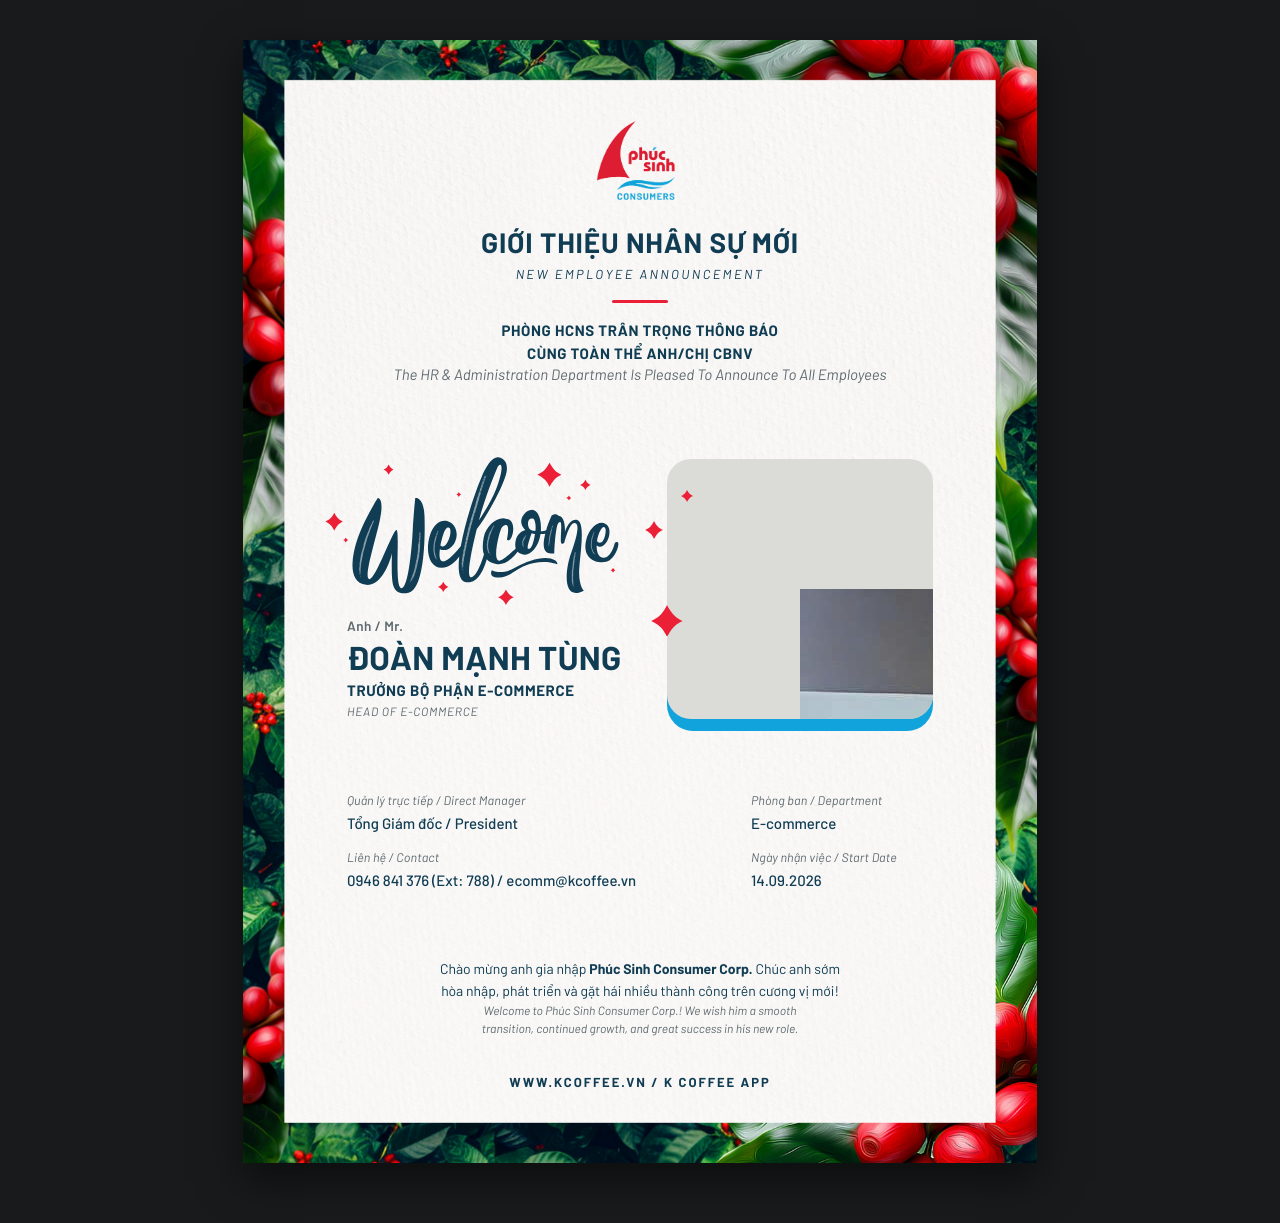
==== poster-template.html @ ca323c00 "Initial commit: Welcome Studio and Poster A4 Template" ====
<!doctype html>
<html lang="vi">
<head>
  <meta charset="utf-8">
  <meta name="viewport" content="width=device-width, initial-scale=1">
  <title>Poster A4 Template — Bản mẫu HTML/CSS</title>

  <!-- Dùng chung 100% file CSS với Studio: sửa trong css/poster.css là cả 2 trang tự cập nhật! -->
  <link rel="stylesheet" href="css/tokens.css">
  <link rel="stylesheet" href="css/poster.css">

  <style>
    /* Nền trang hiển thị bản mẫu */
    body {
      margin: 0;
      padding: 40px 16px 60px;
      background: #181A1B;
      display: flex;
      justify-content: center;
      align-items: center;
      min-height: 100vh;
    }
    /* Đổ bóng cho khung poster để dễ nhìn khi xem riêng */
    .poster {
      box-shadow: 0 16px 40px rgba(0,0,0,0.5);
    }
  </style>
</head>
<body>

  <!-- Khung Poster A4 (794 × 1123 px @ 96 DPI) -->
  <article class="poster" id="poster">
    <!-- Ảnh nền A4 -->
    <img class="poster__bg" src="assets/companies/psc/background.jpg" alt="Nền poster">

    <!-- Vùng nội dung trên nền giấy kem -->
    <div class="poster__content">

      <!-- 1. Đầu trang: Logo, Tiêu đề, Vạch đỏ, Thông báo -->
      <header class="poster__head">
        <div class="poster__logo">
          <img src="assets/companies/psc/logo.png" alt="Logo công ty">
        </div>
        <h1 class="poster__title">Giới thiệu nhân sự mới</h1>
        <p class="poster__kicker">New Employee Announcement</p>
        <span class="poster__rule" aria-hidden="true"></span>
        <p class="poster__announce-vi">Phòng HCNS trân trọng thông báo<br>cùng toàn thể Anh/Chị CBNV</p>
        <p class="poster__announce-en">The HR &amp; Administration Department Is Pleased To Announce To All Employees</p>
      </header>

      <!-- 2. Hero: Welcome + Tên & Chức vụ | Khung ảnh chân dung -->
      <section class="poster__hero">
        <div class="poster__intro">
          <div class="poster__welcome">
            <img src="assets/shared/welcome.svg" alt="Welcome">
          </div>
          <p class="poster__salute">Anh / Mr.</p>
          <p class="poster__name">ĐOÀN MẠNH TÙNG</p>
          <p class="poster__role-vi">Trưởng Bộ phận E-commerce</p>
          <p class="poster__role-en">Head of E-commerce</p>
        </div>

        <figure class="poster__photo">
          <!-- Đế viền xanh trang trí phía dưới -->
          <span class="poster__photo-back" aria-hidden="true"></span>
          <!-- Khung ảnh bo góc 24px -->
          <div class="poster__photo-frame">
            <img src="samples/photo.jpg" alt="Ảnh chân dung nhân viên">
          </div>
          <!-- Các ngôi sao đỏ trang trí -->
          <svg class="poster__spark poster__spark--a" viewBox="191.6 7.6 21.9 21.3" aria-hidden="true"><path d="m206.86,14.07c-2.4-2.7-4.31-6.43-4.31-6.43,0,0-1.470,3.540-4.020,6.260-2.830,3.020-6.870,4.630-6.870,4.630,0,0,4.040,1.610,6.870,4.630,2.550,2.720,4.020,6.260,4.020,6.260,0,0,1.910-3.730,4.310-6.430,2.780-3.120,6.580-4.460,6.580-4.460,0,0-3.800-1.330-6.580-4.460Z"/></svg>
          <svg class="poster__spark poster__spark--b" viewBox="191.6 7.6 21.9 21.3" aria-hidden="true"><path d="m206.86,14.07c-2.4-2.7-4.31-6.43-4.31-6.43,0,0-1.470,3.540-4.020,6.260-2.830,3.020-6.870,4.630-6.870,4.630,0,0,4.040,1.610,6.870,4.630,2.550,2.720,4.020,6.260,4.020,6.260,0,0,1.910-3.730,4.310-6.430,2.780-3.120,6.580-4.460,6.580-4.460,0,0-3.800-1.330-6.580-4.460Z"/></svg>
          <svg class="poster__spark poster__spark--c" viewBox="191.6 7.6 21.9 21.3" aria-hidden="true"><path d="m206.86,14.07c-2.4-2.7-4.31-6.43-4.31-6.43,0,0-1.470,3.540-4.020,6.260-2.830,3.020-6.870,4.630-6.870,4.630,0,0,4.040,1.610,6.870,4.630,2.550,2.720,4.020,6.260,4.020,6.260,0,0,1.910-3.730,4.310-6.430,2.780-3.120,6.580-4.460,6.580-4.460,0,0-3.800-1.330-6.580-4.460Z"/></svg>
        </figure>
      </section>

      <!-- 3. Khối thông tin 2 cột -->
      <dl class="poster__facts">
        <div class="fact">
          <dt>Quản lý trực tiếp <em lang="en">/ Direct Manager</em></dt>
          <dd>Tổng Giám đốc / President</dd>
        </div>
        <div class="fact">
          <dt>Phòng ban <em lang="en">/ Department</em></dt>
          <dd>E-commerce</dd>
        </div>
        <div class="fact">
          <dt>Liên hệ <em lang="en">/ Contact</em></dt>
          <dd>0946 841 376 (Ext: 788) / ecomm@kcoffee.vn</dd>
        </div>
        <div class="fact">
          <dt>Ngày nhận việc <em lang="en">/ Start Date</em></dt>
          <dd>14.09.2026</dd>
        </div>
      </dl>

      <!-- 4. Lời chúc & Chân trang -->
      <footer class="poster__foot">
        <p class="poster__msg-vi">
          Chào mừng anh gia nhập <strong>Phúc Sinh Consumer Corp.</strong> Chúc anh sớm hòa nhập, phát triển và gặt hái nhiều thành công trên cương vị mới!
        </p>
        <p class="poster__msg-en">
          Welcome to Phúc Sinh Consumer Corp.! We wish him a smooth transition, continued growth, and great success in his new role.
        </p>
        <p class="poster__site">WWW.KCOFFEE.VN / K COFFEE APP</p>
      </footer>

    </div>
  </article>

</body>
</html>
---- css/tokens.css ----
/* ==========================================================================
   Welcome Studio — design tokens
   Font duy nhất: họ Barlow (Barlow, Barlow Semi Condensed, Barlow Condensed)
   ========================================================================== */

/* ---- Barlow (tự host, đủ bộ ký tự tiếng Việt) ---- */
@font-face { font-family: "Barlow"; src: url("../fonts/barlow-400.woff2") format("woff2"); font-weight: 400; font-style: normal; font-display: block; }
@font-face { font-family: "Barlow"; src: url("../fonts/barlow-400-italic.woff2") format("woff2"); font-weight: 400; font-style: italic; font-display: block; }
@font-face { font-family: "Barlow"; src: url("../fonts/barlow-500.woff2") format("woff2"); font-weight: 500; font-style: normal; font-display: block; }
@font-face { font-family: "Barlow"; src: url("../fonts/barlow-600.woff2") format("woff2"); font-weight: 600; font-style: normal; font-display: block; }
@font-face { font-family: "Barlow"; src: url("../fonts/barlow-700.woff2") format("woff2"); font-weight: 700; font-style: normal; font-display: block; }
@font-face { font-family: "Barlow Semi Condensed"; src: url("../fonts/barlow-semi-condensed-600.woff2") format("woff2"); font-weight: 600; font-style: normal; font-display: block; }
@font-face { font-family: "Barlow Semi Condensed"; src: url("../fonts/barlow-semi-condensed-700.woff2") format("woff2"); font-weight: 700; font-style: normal; font-display: block; }
@font-face { font-family: "Barlow Condensed"; src: url("../fonts/barlow-condensed-500.woff2") format("woff2"); font-weight: 500; font-style: normal; font-display: block; }
@font-face { font-family: "Barlow Condensed"; src: url("../fonts/barlow-condensed-600.woff2") format("woff2"); font-weight: 600; font-style: normal; font-display: block; }
@font-face { font-family: "Barlow Condensed"; src: url("../fonts/barlow-condensed-700.woff2") format("woff2"); font-weight: 700; font-style: normal; font-display: block; }

:root {
  /* ---- Typography ---- */
  --font: "Barlow", sans-serif;
  --font-semi: "Barlow Semi Condensed", "Barlow", sans-serif;
  --font-display: "Barlow Condensed", "Barlow", sans-serif;

  --text-display: clamp(3.25rem, 2rem + 4.6vw, 6.25rem); /* tiêu đề màn chọn công ty */
  --text-h1: 2rem;
  --text-h2: 1.375rem;
  --text-body: 0.9375rem;   /* 15px */
  --text-small: 0.8125rem;  /* 13px */
  --text-label: 0.75rem;    /* 12px, chữ in hoa giãn */
  --tracking-label: 0.1em;

  /* ---- Neutral palette ---- */
  --ink-950: #08141A;   /* nền bàn làm việc */
  --ink-900: #0D1E26;   /* topbar */
  --ink-800: #142B36;
  --ink-700: #23414E;
  --line-dark: rgba(255, 255, 255, 0.1);
  --line-dark-strong: rgba(255, 255, 255, 0.22);

  --paper: #F4F1EA;     /* panel nhập liệu, gợi màu giấy in */
  --paper-raised: #FFFFFF;
  --line: #DED8CC;
  --line-strong: #BFB7A8;

  /* ---- Semantic roles ---- */
  --text: #12232B;
  --text-muted: #56656C;          /* 5.1:1 trên --paper */
  --text-on-dark: #EDF1F2;
  --text-muted-on-dark: #9AACB4;  /* 7.6:1 trên --ink-950 */
  --focus: #2A9AD6;
  --danger: #B42318;
  --danger-on-dark: #FF8A80;
  --success: #1E7A4C;

  /* Màu thương hiệu: JS ghi đè theo công ty đang chọn */
  --brand-ink: #103D54;
  --brand-primary: #11A3DC;
  --brand-accent: #EB1F36;
  --brand-primary-text: #0F6E97;  /* primary pha ink, đủ tương phản cho chữ nhỏ */
  --brand-accent-strong: #C8162B; /* nền nút chính, chữ trắng ≥ 4.5:1 */

  /* ---- Space, shape, motion ---- */
  --space-1: 4px;
  --space-2: 8px;
  --space-3: 12px;
  --space-4: 16px;
  --space-5: 24px;
  --space-6: 32px;
  --space-7: 48px;
  --space-8: 72px;

  --radius-s: 6px;
  --radius-m: 10px;
  --control-h: 44px;

  --shadow-sheet: 0 1px 0 rgba(255,255,255,.04) inset, 0 30px 60px -20px rgba(0,0,0,.65), 0 12px 24px -12px rgba(0,0,0,.5);
  --ease: cubic-bezier(.2, .7, .2, 1);
  --dur: 220ms;

  --icon-size: 18px;
  --icon-stroke: 1.75;
}

@media (prefers-reduced-motion: reduce) {
  :root { --dur: 0ms; }
}
---- css/poster.css ----
/* ==========================================================================
   Poster A4 — dựng ở kích thước gốc 794 × 1123 px (A4 @ 96 DPI).
   Khi xuất, html-to-image nhân pixelRatio ≈ 3.123 để ra 2480 × 3508 px.
   Mọi màu lấy từ biến thương hiệu, không viết màu riêng cho từng công ty.
   ========================================================================== */

.poster {
  --p-w: 794px;
  --p-h: 1123px;
  --p-muted: #5E6A70;
  --p-line: color-mix(in srgb, var(--brand-ink) 16%, transparent);
  --p-col-a: 1.12fr;
  --p-col-b: .88fr;
  --p-gap: 36px;

  position: relative;
  width: var(--p-w);
  height: var(--p-h);
  overflow: hidden;
  background: #F6F4EF;
  color: var(--brand-ink);
  font-family: var(--font);
  font-synthesis: none;
  line-height: 1.35;
  text-rendering: geometricPrecision;
}
.poster p { margin: 0; }

.poster__bg { position: absolute; inset: 0; width: 100%; height: 100%; object-fit: cover; pointer-events: none; user-select: none; }

/* Vùng giấy trên nền: khoảng 84px lề trái/phải, 48px lề trên, 40px lề dưới */
.poster__content {
  position: absolute; left: 84px; right: 84px; top: 48px; bottom: 40px;
  display: flex; flex-direction: column;
  justify-content: space-evenly;
}

/* ---- Đầu trang ---- */
.poster__head { display: flex; flex-direction: column; align-items: center; text-align: center; }
.poster__logo { height: 86px; display: grid; place-items: center; margin-bottom: 12px; }
.poster__logo img { max-height: 86px; max-width: 210px; width: auto; height: auto; object-fit: contain; }
.poster__logo-text {
  font-family: var(--font-display); font-weight: 700; font-size: 34px; line-height: 1;
  text-transform: uppercase; letter-spacing: .02em; color: var(--brand-ink); max-width: 480px;
}
.poster__title {
  margin: 8px 0; font-family: var(--font); font-weight: 700; font-size: 28px; line-height: 1.15;
  text-transform: uppercase; letter-spacing: .03em; color: var(--brand-ink);
}
.poster__kicker {
  margin-top: 5px; font-weight: 600; font-style: italic; font-size: 13px; letter-spacing: .18em; text-transform: uppercase;
  color: var(--brand-ink);
}
/* Dải guide 1 (36px): 16px trên + 3.5px vạch + 16px dưới */
.poster__rule { display: block; width: 56px; height: 3.5px; margin: 16px auto 16px; background: var(--brand-accent); border-radius: 2px; }
.poster__announce-vi { font-weight: 700; font-size: 15px; line-height: 1.5; letter-spacing: .04em; text-transform: uppercase; color: var(--brand-ink); max-width: 540px; }
.poster__announce-en { margin-top: 4px; font-style: italic; font-size: 15px; line-height: 1.45; color: var(--p-muted); max-width: 560px; }

/* ---- Hero: Welcome + tên | ảnh (Khoảng cách & tỉ lệ theo template người dùng chỉnh) ---- */
.poster__hero {
  display: grid; grid-template-columns: 300px 1fr; gap: 40px;
  align-items: center; margin-top: 36px; padding-right: 20px;
}
.poster__intro { min-width: 0; }
.poster__welcome { width: 300px; margin-left: -4px; margin-bottom: 4px; }
.poster__welcome svg { display: block; width: 100%; height: auto; }
.poster__salute { margin-top: 6px; font-weight: 600; font-size: 13.5px; letter-spacing: .03em; color: var(--p-muted); text-transform: none; padding-left: 20px; }
.poster__name {
  margin-top: 4px;
  font-family: var(--font); font-weight: 700; font-size: 33px; line-height: 1.12;
  text-transform: uppercase; letter-spacing: .01em; color: var(--brand-ink);
  white-space: nowrap; overflow: visible;
  padding-left: 20px;
  max-width: 100%;
}
.poster__intro > * {
  margin-bottom: 4px!important;
}
.poster__name.is-semi { font-family: var(--font-semi); }
.poster__name.is-wrap { white-space: normal !important; text-wrap: balance; word-break: keep-all; }
.poster__role-vi { margin-top: 8px; font-weight: 700; font-size: 15px; letter-spacing: .04em; text-transform: uppercase; color: var(--brand-ink); padding-left: 20px; }
.poster__role-en { margin-top: 3px; font-style: italic; font-weight: 600; font-size: 12px; letter-spacing: .06em; text-transform: uppercase; color: var(--p-muted); padding-left: 20px; }

/* Khung ảnh chân dung: Hình chữ nhật bo tròn mềm mại (border-radius: 24px)
   Kèm đế viền xanh thương hiệu nổi bật phía dưới (accent plate) theo đúng bản thiết kế */
.poster__photo {
  position: relative; margin: 0;
  width: 100%; max-width: 326px; height: 260px;
  justify-self: end;
}
.poster__photo-back, .poster__photo-frame {
  position: absolute; inset: 0;
}
.poster__photo-back {
  background: var(--brand-primary);
  border-radius: 26px;
  transform: translate(0px, 12px);
}
.poster__photo-frame {
  border-radius: 24px;
  overflow: hidden;
  background: color-mix(in srgb, var(--brand-ink) 8%, #EDEAE3);
  touch-action: none;
}
.poster__photo-frame.has-photo { cursor: grab; }
.poster__photo-frame.is-dragging { cursor: grabbing; }
.poster__photo-frame img {
  position: absolute; left: 50%; top: 50%;
  max-width: none; user-select: none; -webkit-user-drag: none;
  transform-origin: center center;
  will-change: transform;
}
.poster__photo-empty {
  position: absolute; inset: 0; display: flex; flex-direction: column; align-items: center; justify-content: center; gap: 8px;
  color: color-mix(in srgb, var(--brand-ink) 45%, transparent);
  font-size: 12px; font-weight: 600; letter-spacing: .1em; text-transform: uppercase;
}

/* Các ngôi sao đỏ trang trí bên cạnh khung ảnh */
.poster__spark { position: absolute; fill: var(--brand-accent); z-index: 2; pointer-events: none; }
.poster__spark--a { width: 32px; left: -16px; top: 56%; }
.poster__spark--b { width: 18px; left: -22px; top: 24%; }
.poster__spark--c { width: 12px; left: 14px; top: 12%; }

/* ---- Thông tin 2 cột (Cột 1 380px theo template) ---- */
.poster__facts {
  display: grid; grid-template-columns: 380px 1fr; column-gap: 24px; row-gap: 16px;padding-left: 20px;
  margin: 36px 0 0; padding-top: 0; border-top: none;
}
.fact { min-width: 0; }
.fact dt { font-weight: 500; font-style: italic; font-size: 12.5px; letter-spacing: .01em; color: var(--p-muted); }
.fact dt em { font-weight: 400; font-style: italic; letter-spacing: .01em; text-transform: none; font-size: 12.5px; }
.fact dd { margin: 4px 0 0; font-weight: 500; font-size: 15px; line-height: 1.35; color: var(--brand-ink); overflow-wrap: anywhere; }

/* ---- Lời chúc + chân trang (Dải guide 5 & 6: 36px) ---- */
.poster__foot { margin-top: 36px; text-align: center; display: flex; flex-direction: column; align-items: center; }
.poster__msg-vi { font-size: 14px; line-height: 1.55; color: var(--brand-ink); max-width: 580px; text-wrap: balance; }
.poster__msg-vi strong { font-weight: 700; color: var(--brand-ink); }
.poster__msg-en { margin-top: 6px; font-style: italic; font-size: 12px; line-height: 1.5; color: var(--p-muted); max-width: 580px; text-wrap: balance; }
.poster__site { margin-top: 36px!important; font-weight: 700; font-size: 13px; letter-spacing: .15em; text-transform: uppercase; color: var(--brand-ink); }

/* ---- Ô chưa nhập: chỉ hiện ở bản xem trước, không có trong file xuất ---- */
.is-placeholder { color: color-mix(in srgb, var(--brand-ink) 30%, transparent) !important; }
.poster.is-exporting .preview-only { display: none !important; }
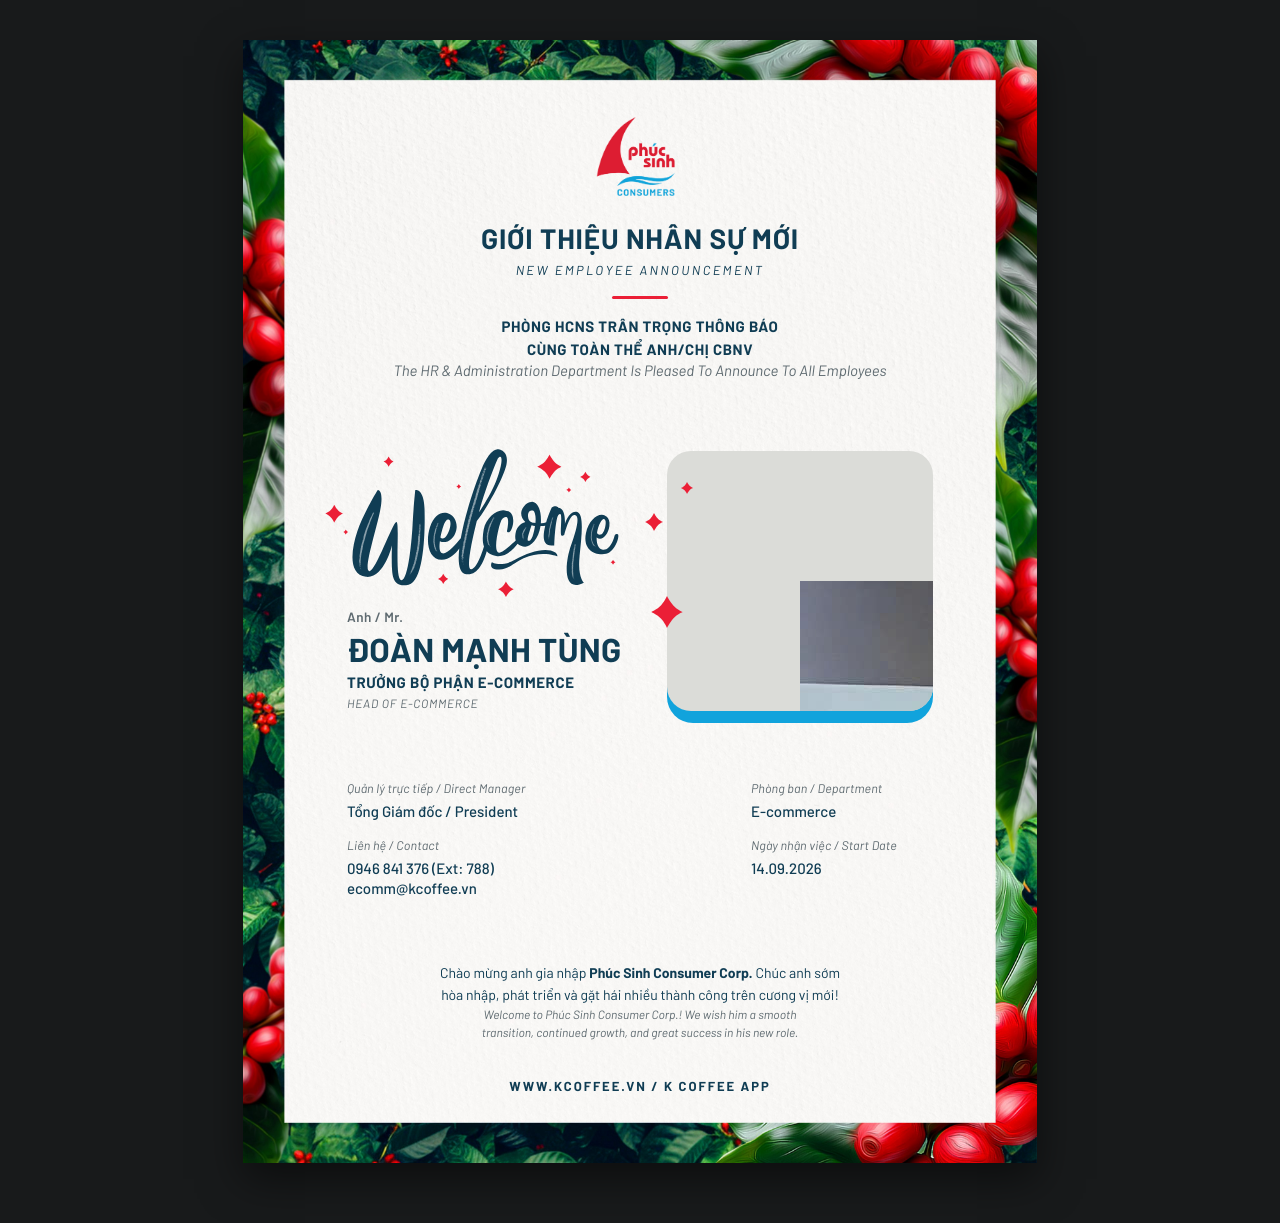
==== commit 01995ec5: "Format contact field: drop email to new line and remove slash" ====
--- a/poster-template.html
+++ b/poster-template.html
@@ -86,7 +86,7 @@
         </div>
         <div class="fact">
           <dt>Liên hệ <em lang="en">/ Contact</em></dt>
-          <dd>0946 841 376 (Ext: 788) / ecomm@kcoffee.vn</dd>
+          <dd>0946 841 376 (Ext: 788)<br/>ecomm@kcoffee.vn</dd>
         </div>
         <div class="fact">
           <dt>Ngày nhận việc <em lang="en">/ Start Date</em></dt>
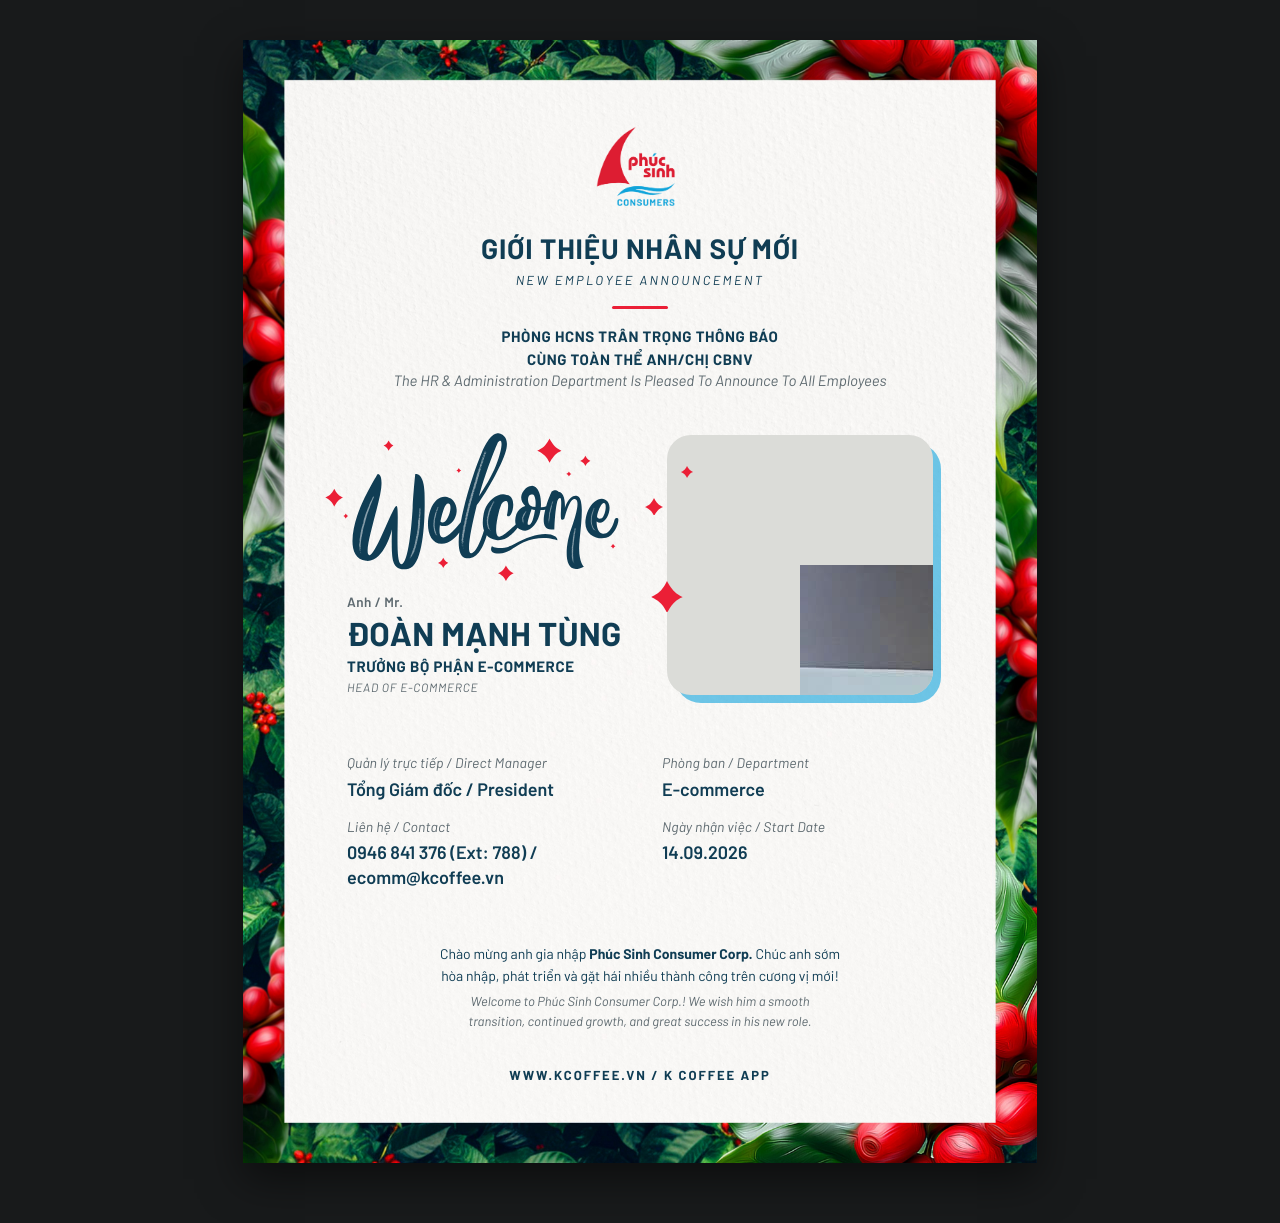
==== commit f8552cad: "Sync latest css/poster.css, poster-template.html, and CSS cache-busters to main" ====
--- a/poster-template.html
+++ b/poster-template.html
@@ -6,8 +6,8 @@
   <title>Poster A4 Template — Bản mẫu HTML/CSS</title>
 
   <!-- Dùng chung 100% file CSS với Studio: sửa trong css/poster.css là cả 2 trang tự cập nhật! -->
-  <link rel="stylesheet" href="css/tokens.css">
-  <link rel="stylesheet" href="css/poster.css">
+  <link rel="stylesheet" href="css/tokens.css?v=3.1">
+  <link rel="stylesheet" href="css/poster.css?v=3.1">
 
   <style>
     /* Nền trang hiển thị bản mẫu */
@@ -86,7 +86,7 @@
         </div>
         <div class="fact">
           <dt>Liên hệ <em lang="en">/ Contact</em></dt>
-          <dd>0946 841 376 (Ext: 788)<br/>ecomm@kcoffee.vn</dd>
+          <dd>0946 841 376 (Ext: 788) / ecomm@kcoffee.vn</dd>
         </div>
         <div class="fact">
           <dt>Ngày nhận việc <em lang="en">/ Start Date</em></dt>
--- a/css/poster.css
+++ b/css/poster.css
@@ -59,7 +59,7 @@
 /* ---- Hero: Welcome + tên | ảnh (Khoảng cách & tỉ lệ theo template người dùng chỉnh) ---- */
 .poster__hero {
   display: grid; grid-template-columns: 300px 1fr; gap: 40px;
-  align-items: center; margin-top: 36px; padding-right: 20px;
+  align-items: center; padding-right: 20px;
 }
 .poster__intro { min-width: 0; }
 .poster__welcome { width: 300px; margin-left: -4px; margin-bottom: 4px; }
@@ -94,7 +94,8 @@
 .poster__photo-back {
   background: var(--brand-primary);
   border-radius: 26px;
-  transform: translate(0px, 12px);
+  transform: translate(0px, 8px);
+  left: 8px; right: -8px; opacity: 0.6;
 }
 .poster__photo-frame {
   border-radius: 24px;
@@ -124,19 +125,18 @@
 
 /* ---- Thông tin 2 cột (Cột 1 380px theo template) ---- */
 .poster__facts {
-  display: grid; grid-template-columns: 380px 1fr; column-gap: 24px; row-gap: 16px;padding-left: 20px;
-  margin: 36px 0 0; padding-top: 0; border-top: none;
+  display: grid; grid-template-columns: 1fr 1fr; column-gap: 24px; row-gap: 16px;padding-left: 20px; padding-top: 0; border-top: none;
 }
 .fact { min-width: 0; }
-.fact dt { font-weight: 500; font-style: italic; font-size: 12.5px; letter-spacing: .01em; color: var(--p-muted); }
-.fact dt em { font-weight: 400; font-style: italic; letter-spacing: .01em; text-transform: none; font-size: 12.5px; }
-.fact dd { margin: 4px 0 0; font-weight: 500; font-size: 15px; line-height: 1.35; color: var(--brand-ink); overflow-wrap: anywhere; }
+.fact dt { font-weight: 600; font-style: italic; font-size: 14px; letter-spacing: .01em; color: var(--p-muted); }
+.fact dt em { font-weight: 500; font-style: italic; letter-spacing: .01em; text-transform: none; font-size: 14px; }
+.fact dd { margin: 4px 0 0; font-weight: 600; font-size: 18px; line-height: 1.35; color: var(--brand-ink); overflow-wrap: anywhere; }
 
 /* ---- Lời chúc + chân trang (Dải guide 5 & 6: 36px) ---- */
-.poster__foot { margin-top: 36px; text-align: center; display: flex; flex-direction: column; align-items: center; }
+.poster__foot {text-align: center; display: flex; flex-direction: column; align-items: center; }
 .poster__msg-vi { font-size: 14px; line-height: 1.55; color: var(--brand-ink); max-width: 580px; text-wrap: balance; }
 .poster__msg-vi strong { font-weight: 700; color: var(--brand-ink); }
-.poster__msg-en { margin-top: 6px; font-style: italic; font-size: 12px; line-height: 1.5; color: var(--p-muted); max-width: 580px; text-wrap: balance; }
+.poster__msg-en { margin-top: 6px!important; font-style: italic; font-size: 13px; line-height: 1.5; color: var(--p-muted); max-width: 580px; text-wrap: balance; }
 .poster__site { margin-top: 36px!important; font-weight: 700; font-size: 13px; letter-spacing: .15em; text-transform: uppercase; color: var(--brand-ink); }
 
 /* ---- Ô chưa nhập: chỉ hiện ở bản xem trước, không có trong file xuất ---- */
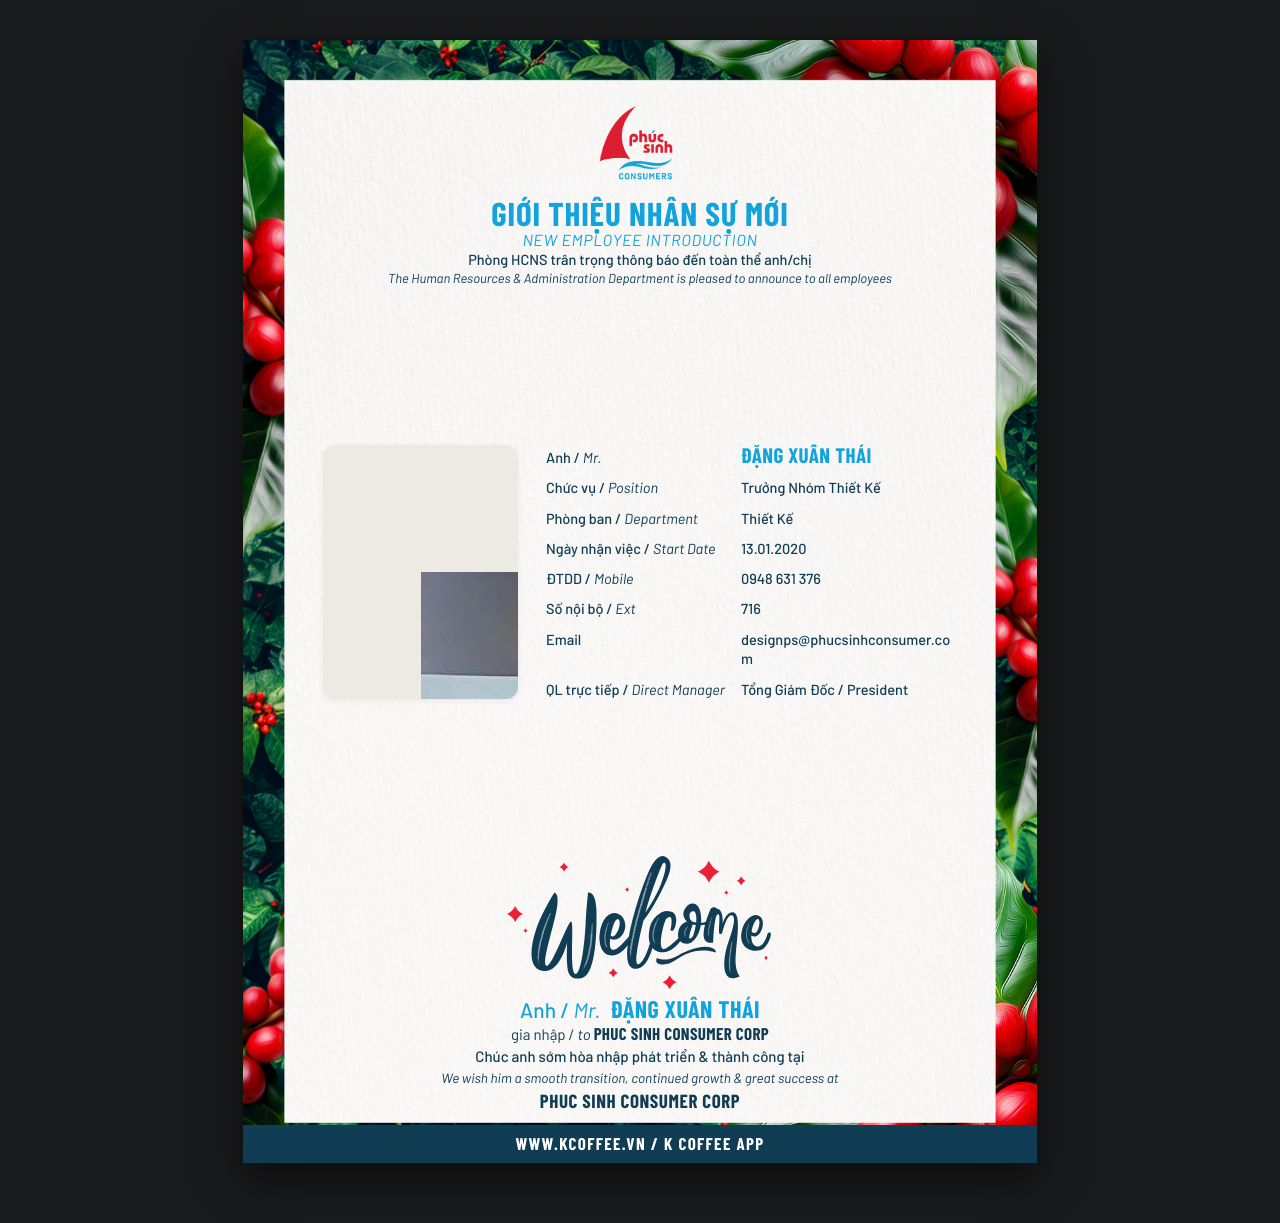
==== commit 0c13dedd: "feat(poster): update poster template and styles to match new profile grid & welcome design" ====
--- a/poster-template.html
+++ b/poster-template.html
@@ -6,8 +6,8 @@
   <title>Poster A4 Template — Bản mẫu HTML/CSS</title>
 
   <!-- Dùng chung 100% file CSS với Studio: sửa trong css/poster.css là cả 2 trang tự cập nhật! -->
-  <link rel="stylesheet" href="css/tokens.css?v=3.1">
-  <link rel="stylesheet" href="css/poster.css?v=3.1">
+  <link rel="stylesheet" href="css/tokens.css?v=3.4">
+  <link rel="stylesheet" href="css/poster.css?v=3.4">
 
   <style>
     /* Nền trang hiển thị bản mẫu */
@@ -30,81 +30,94 @@
 
   <!-- Khung Poster A4 (794 × 1123 px @ 96 DPI) -->
   <article class="poster" id="poster">
-    <!-- Ảnh nền A4 -->
+    <!-- Ảnh nền A4 viền cành lá cà phê -->
     <img class="poster__bg" src="assets/companies/psc/background.jpg" alt="Nền poster">
 
-    <!-- Vùng nội dung trên nền giấy kem -->
+    <!-- Vùng nội dung trên nền giấy trắng -->
     <div class="poster__content">
 
-      <!-- 1. Đầu trang: Logo, Tiêu đề, Vạch đỏ, Thông báo -->
+      <!-- 1. Đầu trang: Logo, Tiêu đề, Thông báo -->
       <header class="poster__head">
         <div class="poster__logo">
           <img src="assets/companies/psc/logo.png" alt="Logo công ty">
         </div>
-        <h1 class="poster__title">Giới thiệu nhân sự mới</h1>
-        <p class="poster__kicker">New Employee Announcement</p>
-        <span class="poster__rule" aria-hidden="true"></span>
-        <p class="poster__announce-vi">Phòng HCNS trân trọng thông báo<br>cùng toàn thể Anh/Chị CBNV</p>
-        <p class="poster__announce-en">The HR &amp; Administration Department Is Pleased To Announce To All Employees</p>
+        <h1 class="poster__title">GIỚI THIỆU NHÂN SỰ MỚI</h1>
+        <p class="poster__kicker">NEW EMPLOYEE INTRODUCTION</p>
+        <p class="poster__announce-vi">Phòng HCNS trân trọng thông báo đến toàn thể anh/chị</p>
+        <p class="poster__announce-en">The Human Resources & Administration Department is pleased to announce to all employees</p>
       </header>
 
-      <!-- 2. Hero: Welcome + Tên & Chức vụ | Khung ảnh chân dung -->
-      <section class="poster__hero">
-        <div class="poster__intro">
-          <div class="poster__welcome">
-            <img src="assets/shared/welcome.svg" alt="Welcome">
-          </div>
-          <p class="poster__salute">Anh / Mr.</p>
-          <p class="poster__name">ĐOÀN MẠNH TÙNG</p>
-          <p class="poster__role-vi">Trưởng Bộ phận E-commerce</p>
-          <p class="poster__role-en">Head of E-commerce</p>
-        </div>
-
+      <!-- 2. Giữa trang: Ảnh chân dung (trái) + Bảng thông tin 8 dòng (phải) -->
+      <section class="poster__profile">
         <figure class="poster__photo">
-          <!-- Đế viền xanh trang trí phía dưới -->
-          <span class="poster__photo-back" aria-hidden="true"></span>
-          <!-- Khung ảnh bo góc 24px -->
           <div class="poster__photo-frame">
             <img src="samples/photo.jpg" alt="Ảnh chân dung nhân viên">
           </div>
-          <!-- Các ngôi sao đỏ trang trí -->
-          <svg class="poster__spark poster__spark--a" viewBox="191.6 7.6 21.9 21.3" aria-hidden="true"><path d="m206.86,14.07c-2.4-2.7-4.31-6.43-4.31-6.43,0,0-1.470,3.540-4.020,6.260-2.830,3.020-6.870,4.630-6.870,4.630,0,0,4.040,1.610,6.870,4.630,2.550,2.720,4.020,6.260,4.020,6.260,0,0,1.910-3.730,4.310-6.430,2.780-3.120,6.580-4.460,6.580-4.460,0,0-3.800-1.330-6.580-4.460Z"/></svg>
-          <svg class="poster__spark poster__spark--b" viewBox="191.6 7.6 21.9 21.3" aria-hidden="true"><path d="m206.86,14.07c-2.4-2.7-4.31-6.43-4.31-6.43,0,0-1.470,3.540-4.020,6.260-2.830,3.020-6.870,4.630-6.870,4.630,0,0,4.040,1.610,6.870,4.630,2.550,2.720,4.020,6.260,4.020,6.260,0,0,1.910-3.730,4.310-6.430,2.780-3.120,6.580-4.460,6.580-4.460,0,0-3.800-1.330-6.580-4.460Z"/></svg>
-          <svg class="poster__spark poster__spark--c" viewBox="191.6 7.6 21.9 21.3" aria-hidden="true"><path d="m206.86,14.07c-2.4-2.7-4.31-6.43-4.31-6.43,0,0-1.470,3.540-4.020,6.260-2.830,3.020-6.870,4.630-6.870,4.630,0,0,4.040,1.610,6.870,4.630,2.550,2.720,4.020,6.260,4.020,6.260,0,0,1.910-3.730,4.310-6.430,2.780-3.120,6.580-4.460,6.580-4.460,0,0-3.800-1.330-6.580-4.460Z"/></svg>
         </figure>
+
+        <div class="poster__details">
+          <div class="poster__detail-row poster__detail-row--name">
+            <span class="detail-label">Anh / <em lang="en">Mr.</em></span>
+            <span class="detail-value detail-value--highlight">ĐẶNG XUÂN THÁI</span>
+          </div>
+          <div class="poster__detail-row">
+            <span class="detail-label">Chức vụ / <em lang="en">Position</em></span>
+            <span class="detail-value">Trưởng Nhóm Thiết Kế</span>
+          </div>
+          <div class="poster__detail-row">
+            <span class="detail-label">Phòng ban / <em lang="en">Department</em></span>
+            <span class="detail-value">Thiết Kế</span>
+          </div>
+          <div class="poster__detail-row">
+            <span class="detail-label">Ngày nhận việc / <em lang="en">Start Date</em></span>
+            <span class="detail-value">13.01.2020</span>
+          </div>
+          <div class="poster__detail-row">
+            <span class="detail-label">ĐTDD / <em lang="en">Mobile</em></span>
+            <span class="detail-value">0948 631 376</span>
+          </div>
+          <div class="poster__detail-row">
+            <span class="detail-label">Số nội bộ / <em lang="en">Ext</em></span>
+            <span class="detail-value">716</span>
+          </div>
+          <div class="poster__detail-row">
+            <span class="detail-label">Email</span>
+            <span class="detail-value">designps@phucsinhconsumer.com</span>
+          </div>
+          <div class="poster__detail-row">
+            <span class="detail-label">QL trực tiếp / <em lang="en">Direct Manager</em></span>
+            <span class="detail-value">Tổng Giám Đốc / President</span>
+          </div>
+        </div>
       </section>
 
-      <!-- 3. Khối thông tin 2 cột -->
-      <dl class="poster__facts">
-        <div class="fact">
-          <dt>Quản lý trực tiếp <em lang="en">/ Direct Manager</em></dt>
-          <dd>Tổng Giám đốc / President</dd>
+      <!-- 3. Welcome + Lời chào đón & Lời chúc -->
+      <section class="poster__welcome-block">
+        <div class="poster__welcome">
+          <img src="assets/shared/welcome.svg" alt="Welcome">
         </div>
-        <div class="fact">
-          <dt>Phòng ban <em lang="en">/ Department</em></dt>
-          <dd>E-commerce</dd>
+
+        <p class="poster__welcome-salute">
+          <span class="salute-prefix">Anh / <em lang="en">Mr.</em></span>
+          <strong class="salute-name">ĐẶNG XUÂN THÁI</strong>
+        </p>
+
+        <p class="poster__welcome-join">
+          gia nhập / <em lang="en">to</em> <strong>PHUC SINH CONSUMER CORP</strong>
+        </p>
+
+        <div class="poster__wishes">
+          <p class="poster__wish-vi">Chúc anh sớm hòa nhập phát triển & thành công tại</p>
+          <p class="poster__wish-en">We wish him a smooth transition, continued growth & great success at</p>
+          <p class="poster__wish-org">PHUC SINH CONSUMER CORP</p>
         </div>
-        <div class="fact">
-          <dt>Liên hệ <em lang="en">/ Contact</em></dt>
-          <dd>0946 841 376 (Ext: 788) / ecomm@kcoffee.vn</dd>
-        </div>
-        <div class="fact">
-          <dt>Ngày nhận việc <em lang="en">/ Start Date</em></dt>
-          <dd>14.09.2026</dd>
-        </div>
-      </dl>
+      </section>
 
-      <!-- 4. Lời chúc & Chân trang -->
-      <footer class="poster__foot">
-        <p class="poster__msg-vi">
-          Chào mừng anh gia nhập <strong>Phúc Sinh Consumer Corp.</strong> Chúc anh sớm hòa nhập, phát triển và gặt hái nhiều thành công trên cương vị mới!
-        </p>
-        <p class="poster__msg-en">
-          Welcome to Phúc Sinh Consumer Corp.! We wish him a smooth transition, continued growth, and great success in his new role.
-        </p>
-        <p class="poster__site">WWW.KCOFFEE.VN / K COFFEE APP</p>
-      </footer>
+    </div>
 
+    <!-- 4. Thanh chân trang đen: WWW.KCOFFEE.VN / K COFFEE APP -->
+    <div class="poster__site-bar">
+      <span>WWW.KCOFFEE.VN / K COFFEE APP</span>
     </div>
   </article>
 
--- a/css/tokens.css
+++ b/css/tokens.css
@@ -17,40 +17,44 @@
 
 :root {
   /* ---- Typography ---- */
-  --font: "Barlow", sans-serif;
+  --font: "Barlow", -apple-system, BlinkMacSystemFont, "Segoe UI", Roboto, sans-serif;
   --font-semi: "Barlow Semi Condensed", "Barlow", sans-serif;
   --font-display: "Barlow Condensed", "Barlow", sans-serif;
 
-  --text-display: clamp(3.25rem, 2rem + 4.6vw, 6.25rem); /* tiêu đề màn chọn công ty */
-  --text-h1: 2rem;
-  --text-h2: 1.375rem;
+  --text-display: clamp(3rem, 1.8rem + 4vw, 5.5rem); /* tiêu đề màn chọn công ty */
+  --tracking-display: -0.015em;
+  --text-h1: 1.875rem;      /* 30px */
+  --text-h2: 1.25rem;       /* 20px */
   --text-body: 0.9375rem;   /* 15px */
   --text-small: 0.8125rem;  /* 13px */
-  --text-label: 0.75rem;    /* 12px, chữ in hoa giãn */
-  --tracking-label: 0.1em;
+  --text-label: 0.72rem;    /* 11.5px, chữ in hoa giãn */
+  --tracking-label: 0.08em;
 
   /* ---- Neutral palette ---- */
-  --ink-950: #08141A;   /* nền bàn làm việc */
-  --ink-900: #0D1E26;   /* topbar */
-  --ink-800: #142B36;
-  --ink-700: #23414E;
-  --line-dark: rgba(255, 255, 255, 0.1);
-  --line-dark-strong: rgba(255, 255, 255, 0.22);
+  --ink-950: #0A141A;   /* nền bàn làm việc studio */
+  --ink-900: #0F1F27;   /* topbar và panel nền tối */
+  --ink-850: #142832;   /* thẻ card nổi trên nền tối */
+  --ink-800: #1A323E;
+  --ink-700: #254250;
+  --line-dark: rgba(255, 255, 255, 0.08);
+  --line-dark-strong: rgba(255, 255, 255, 0.16);
 
-  --paper: #F4F1EA;     /* panel nhập liệu, gợi màu giấy in */
+  --paper: #F5F3EC;     /* panel nhập liệu, màu giấy in mỹ thuật cao cấp */
   --paper-raised: #FFFFFF;
-  --line: #DED8CC;
-  --line-strong: #BFB7A8;
+  --line: #DDD7CA;
+  --line-strong: #BFB7A6;
 
   /* ---- Semantic roles ---- */
-  --text: #12232B;
-  --text-muted: #56656C;          /* 5.1:1 trên --paper */
-  --text-on-dark: #EDF1F2;
-  --text-muted-on-dark: #9AACB4;  /* 7.6:1 trên --ink-950 */
-  --focus: #2A9AD6;
-  --danger: #B42318;
+  --text: #112028;
+  --text-muted: #53646C;          /* ~5.6:1 tương phản trên --paper */
+  --text-on-dark: #F0F4F6;
+  --text-muted-on-dark: #8E9FA8;  /* ~8.2:1 tương phản trên --ink-950 */
+  --focus: #11A3DC;
+  --danger: #D92D20;
+  --danger-subtle: rgba(217, 45, 32, 0.08);
   --danger-on-dark: #FF8A80;
-  --success: #1E7A4C;
+  --success: #12B76A;
+  --success-subtle: rgba(18, 183, 106, 0.12);
 
   /* Màu thương hiệu: JS ghi đè theo công ty đang chọn */
   --brand-ink: #103D54;
@@ -69,11 +73,13 @@
   --space-7: 48px;
   --space-8: 72px;
 
-  --radius-s: 6px;
-  --radius-m: 10px;
+  --radius-s: 4px;
+  --radius-m: 6px;
+  --radius-l: 8px;
+  --radius-full: 9999px;
   --control-h: 44px;
 
-  --shadow-sheet: 0 1px 0 rgba(255,255,255,.04) inset, 0 30px 60px -20px rgba(0,0,0,.65), 0 12px 24px -12px rgba(0,0,0,.5);
+  --shadow-sheet: 0 1px 0 rgba(255,255,255,.05) inset, 0 25px 60px -15px rgba(0,0,0,.75), 0 8px 20px -6px rgba(0,0,0,.5);
   --ease: cubic-bezier(.2, .7, .2, 1);
   --dur: 220ms;
 
--- a/css/poster.css
+++ b/css/poster.css
@@ -1,143 +1,203 @@
 /* ==========================================================================
    Poster A4 — dựng ở kích thước gốc 794 × 1123 px (A4 @ 96 DPI).
    Khi xuất, html-to-image nhân pixelRatio ≈ 3.123 để ra 2480 × 3508 px.
-   Mọi màu lấy từ biến thương hiệu, không viết màu riêng cho từng công ty.
+   Layout & màu sắc chuẩn theo thiết kế Phúc Sinh Consumers / K COFFEE.
    ========================================================================== */
 
 .poster {
   --p-w: 794px;
   --p-h: 1123px;
-  --p-muted: #5E6A70;
-  --p-line: color-mix(in srgb, var(--brand-ink) 16%, transparent);
-  --p-col-a: 1.12fr;
-  --p-col-b: .88fr;
-  --p-gap: 36px;
 
   position: relative;
   width: var(--p-w);
   height: var(--p-h);
   overflow: hidden;
-  background: #F6F4EF;
-  color: var(--brand-ink);
+  background: #FFFFFF;
+  color: var(--brand-ink, #103D54);
   font-family: var(--font);
   font-synthesis: none;
   line-height: 1.35;
   text-rendering: geometricPrecision;
+  box-sizing: border-box;
 }
 .poster p { margin: 0; }
 
-.poster__bg { position: absolute; inset: 0; width: 100%; height: 100%; object-fit: cover; pointer-events: none; user-select: none; }
-
-/* Vùng giấy trên nền: khoảng 84px lề trái/phải, 48px lề trên, 40px lề dưới */
+.poster__bg {
+  position: absolute; inset: 0;
+  width: 100%; height: 100%;
+  object-fit: cover;
+  pointer-events: none; user-select: none;
+}
+
+/* Vùng nội dung nằm gọn trên phần giấy trắng của ảnh nền */
 .poster__content {
-  position: absolute; left: 84px; right: 84px; top: 48px; bottom: 40px;
+  position: absolute;
+  left: 42px; right: 42px; top: 41px; bottom: 38px;
+  padding: 24px 38px 12px;
   display: flex; flex-direction: column;
-  justify-content: space-evenly;
-}
-
-/* ---- Đầu trang ---- */
-.poster__head { display: flex; flex-direction: column; align-items: center; text-align: center; }
-.poster__logo { height: 86px; display: grid; place-items: center; margin-bottom: 12px; }
-.poster__logo img { max-height: 86px; max-width: 210px; width: auto; height: auto; object-fit: contain; }
+  justify-content: space-between; align-items: center;
+  box-sizing: border-box;
+}
+
+/* ---- 1. Đầu trang: Logo, Tiêu đề, Thông báo ---- */
+.poster__head {
+  display: flex; flex-direction: column; align-items: center;
+  text-align: center; width: 100%;
+}
+.poster__logo {
+  height: 80px; display: grid; place-items: center; margin-bottom: 10px;
+}
+.poster__logo img {
+  max-height: 80px; max-width: 220px; width: auto; height: auto; object-fit: contain;
+}
 .poster__logo-text {
-  font-family: var(--font-display); font-weight: 700; font-size: 34px; line-height: 1;
+  font-family: var(--font-display); font-weight: 700; font-size: 32px; line-height: 1;
   text-transform: uppercase; letter-spacing: .02em; color: var(--brand-ink); max-width: 480px;
 }
 .poster__title {
-  margin: 8px 0; font-family: var(--font); font-weight: 700; font-size: 28px; line-height: 1.15;
-  text-transform: uppercase; letter-spacing: .03em; color: var(--brand-ink);
+  margin: 0;
+  font-family: var(--font-display); font-weight: 700; font-size: 33px; line-height: 1.1;
+  text-transform: uppercase; letter-spacing: .025em;
+  color: var(--brand-primary, #0099D8);
 }
 .poster__kicker {
-  margin-top: 5px; font-weight: 600; font-style: italic; font-size: 13px; letter-spacing: .18em; text-transform: uppercase;
-  color: var(--brand-ink);
-}
-/* Dải guide 1 (36px): 16px trên + 3.5px vạch + 16px dưới */
-.poster__rule { display: block; width: 56px; height: 3.5px; margin: 16px auto 16px; background: var(--brand-accent); border-radius: 2px; }
-.poster__announce-vi { font-weight: 700; font-size: 15px; line-height: 1.5; letter-spacing: .04em; text-transform: uppercase; color: var(--brand-ink); max-width: 540px; }
-.poster__announce-en { margin-top: 4px; font-style: italic; font-size: 15px; line-height: 1.45; color: var(--p-muted); max-width: 560px; }
-
-/* ---- Hero: Welcome + tên | ảnh (Khoảng cách & tỉ lệ theo template người dùng chỉnh) ---- */
-.poster__hero {
-  display: grid; grid-template-columns: 300px 1fr; gap: 40px;
-  align-items: center; padding-right: 20px;
-}
-.poster__intro { min-width: 0; }
-.poster__welcome { width: 300px; margin-left: -4px; margin-bottom: 4px; }
-.poster__welcome svg { display: block; width: 100%; height: auto; }
-.poster__salute { margin-top: 6px; font-weight: 600; font-size: 13.5px; letter-spacing: .03em; color: var(--p-muted); text-transform: none; padding-left: 20px; }
-.poster__name {
-  margin-top: 4px;
-  font-family: var(--font); font-weight: 700; font-size: 33px; line-height: 1.12;
-  text-transform: uppercase; letter-spacing: .01em; color: var(--brand-ink);
-  white-space: nowrap; overflow: visible;
-  padding-left: 20px;
-  max-width: 100%;
-}
-.poster__intro > * {
-  margin-bottom: 4px!important;
-}
-.poster__name.is-semi { font-family: var(--font-semi); }
-.poster__name.is-wrap { white-space: normal !important; text-wrap: balance; word-break: keep-all; }
-.poster__role-vi { margin-top: 8px; font-weight: 700; font-size: 15px; letter-spacing: .04em; text-transform: uppercase; color: var(--brand-ink); padding-left: 20px; }
-.poster__role-en { margin-top: 3px; font-style: italic; font-weight: 600; font-size: 12px; letter-spacing: .06em; text-transform: uppercase; color: var(--p-muted); padding-left: 20px; }
-
-/* Khung ảnh chân dung: Hình chữ nhật bo tròn mềm mại (border-radius: 24px)
-   Kèm đế viền xanh thương hiệu nổi bật phía dưới (accent plate) theo đúng bản thiết kế */
+  margin: 4px 0 10px;
+  font-family: var(--font); font-weight: 700; font-style: italic; font-size: 16px; line-height: 1.2;
+  letter-spacing: .04em; text-transform: uppercase;
+  color: var(--brand-primary, #0099D8);
+}
+.poster__announce-vi {
+  font-family: var(--font); font-weight: 500; font-size: 14.5px; line-height: 1.35;
+  color: var(--brand-ink, #103D54); max-width: 580px;
+}
+.poster__announce-en {
+  margin-top: 3px;
+  font-family: var(--font); font-weight: 400; font-style: italic; font-size: 13px; line-height: 1.35;
+  color: var(--brand-ink, #103D54); max-width: 600px;
+}
+
+/* ---- 2. Profile: Ảnh chân dung (trái) + Bảng thông tin 8 dòng (phải) ---- */
+.poster__profile {
+  display: grid; grid-template-columns: 195px 1fr; gap: 28px;
+  align-items: center; width: 100%; margin: 6px 0;
+}
 .poster__photo {
   position: relative; margin: 0;
-  width: 100%; max-width: 326px; height: 260px;
-  justify-self: end;
-}
-.poster__photo-back, .poster__photo-frame {
+  width: 195px; height: 254px;
+}
+.poster__photo-frame {
   position: absolute; inset: 0;
-}
-.poster__photo-back {
-  background: var(--brand-primary);
-  border-radius: 26px;
-  transform: translate(0px, 8px);
-  left: 8px; right: -8px; opacity: 0.6;
-}
-.poster__photo-frame {
-  border-radius: 24px;
-  overflow: hidden;
-  background: color-mix(in srgb, var(--brand-ink) 8%, #EDEAE3);
-  touch-action: none;
+  border-radius: 12px; overflow: hidden;
+  background: #EDEAE3; touch-action: none;
+  box-shadow: 0 2px 6px rgba(0,0,0,0.06);
 }
 .poster__photo-frame.has-photo { cursor: grab; }
 .poster__photo-frame.is-dragging { cursor: grabbing; }
 .poster__photo-frame img {
   position: absolute; left: 50%; top: 50%;
   max-width: none; user-select: none; -webkit-user-drag: none;
-  transform-origin: center center;
-  will-change: transform;
+  transform-origin: center center; will-change: transform;
 }
 .poster__photo-empty {
-  position: absolute; inset: 0; display: flex; flex-direction: column; align-items: center; justify-content: center; gap: 8px;
+  position: absolute; inset: 0;
+  display: flex; flex-direction: column; align-items: center; justify-content: center; gap: 8px;
   color: color-mix(in srgb, var(--brand-ink) 45%, transparent);
   font-size: 12px; font-weight: 600; letter-spacing: .1em; text-transform: uppercase;
 }
 
-/* Các ngôi sao đỏ trang trí bên cạnh khung ảnh */
-.poster__spark { position: absolute; fill: var(--brand-accent); z-index: 2; pointer-events: none; }
-.poster__spark--a { width: 32px; left: -16px; top: 56%; }
-.poster__spark--b { width: 18px; left: -22px; top: 24%; }
-.poster__spark--c { width: 12px; left: 14px; top: 12%; }
-
-/* ---- Thông tin 2 cột (Cột 1 380px theo template) ---- */
-.poster__facts {
-  display: grid; grid-template-columns: 1fr 1fr; column-gap: 24px; row-gap: 16px;padding-left: 20px; padding-top: 0; border-top: none;
-}
-.fact { min-width: 0; }
-.fact dt { font-weight: 600; font-style: italic; font-size: 14px; letter-spacing: .01em; color: var(--p-muted); }
-.fact dt em { font-weight: 500; font-style: italic; letter-spacing: .01em; text-transform: none; font-size: 14px; }
-.fact dd { margin: 4px 0 0; font-weight: 600; font-size: 18px; line-height: 1.35; color: var(--brand-ink); overflow-wrap: anywhere; }
-
-/* ---- Lời chúc + chân trang (Dải guide 5 & 6: 36px) ---- */
-.poster__foot {text-align: center; display: flex; flex-direction: column; align-items: center; }
-.poster__msg-vi { font-size: 14px; line-height: 1.55; color: var(--brand-ink); max-width: 580px; text-wrap: balance; }
-.poster__msg-vi strong { font-weight: 700; color: var(--brand-ink); }
-.poster__msg-en { margin-top: 6px!important; font-style: italic; font-size: 13px; line-height: 1.5; color: var(--p-muted); max-width: 580px; text-wrap: balance; }
-.poster__site { margin-top: 36px!important; font-weight: 700; font-size: 13px; letter-spacing: .15em; text-transform: uppercase; color: var(--brand-ink); }
+.poster__details {
+  display: flex; flex-direction: column; justify-content: space-between;
+  height: 254px;
+}
+.poster__detail-row {
+  display: grid; grid-template-columns: 185px 1fr; align-items: baseline; gap: 10px;
+  font-size: 14.5px; line-height: 1.35; color: var(--brand-ink, #103D54);
+}
+.detail-label {
+  font-weight: 500; color: var(--brand-ink, #103D54); white-space: nowrap;
+}
+.detail-label em {
+  font-style: italic; font-weight: 400;
+}
+.detail-value {
+  font-weight: 500; color: var(--brand-ink, #103D54); word-break: break-word;
+}
+.detail-value em {
+  font-style: italic; font-weight: 400;
+}
+.detail-value--highlight {
+  font-family: var(--font-display); font-weight: 700; font-size: 21px; line-height: 1;
+  text-transform: uppercase; letter-spacing: .02em;
+  color: var(--brand-primary, #0099D8);
+}
+
+/* ---- 3. Welcome + Lời chào đón & Lời chúc ---- */
+.poster__welcome-block {
+  display: flex; flex-direction: column; align-items: center;
+  text-align: center; width: 100%; margin-top: -4px;
+}
+.poster__welcome {
+  width: 270px; height: auto; margin-bottom: 4px;
+}
+.poster__welcome img, .poster__welcome svg {
+  display: block; width: 100%; height: auto;
+}
+.poster__welcome-salute {
+  margin: 0 0 2px;
+  font-size: 21px; line-height: 1.2;
+  color: var(--brand-primary, #0099D8);
+}
+.salute-prefix {
+  font-weight: 500; margin-right: 6px;
+}
+.salute-prefix em {
+  font-style: italic; font-weight: 400;
+}
+.salute-name {
+  font-family: var(--font-display); font-weight: 700; font-size: 24px;
+  text-transform: uppercase; letter-spacing: .02em;
+}
+
+.poster__welcome-join {
+  margin: 0 0 10px;
+  font-size: 15px; line-height: 1.35;
+  color: var(--brand-ink, #103D54);
+}
+.poster__welcome-join em {
+  font-style: italic; font-weight: 400;
+}
+.poster__welcome-join strong {
+  font-family: var(--font-display); font-weight: 700; font-size: 17px;
+  text-transform: uppercase; letter-spacing: .02em;
+}
+
+.poster__wishes {
+  display: flex; flex-direction: column; align-items: center; gap: 2px;
+}
+.poster__wish-vi {
+  font-size: 15px; font-weight: 500; line-height: 1.4;
+  color: var(--brand-ink, #103D54); margin: 0;
+}
+.poster__wish-en {
+  font-size: 13.5px; font-style: italic; font-weight: 400; line-height: 1.4;
+  color: var(--brand-ink, #103D54); margin: 0;
+}
+.poster__wish-org {
+  margin: 4px 0 0;
+  font-family: var(--font-display); font-weight: 700; font-size: 19px; line-height: 1.2;
+  text-transform: uppercase; letter-spacing: .03em;
+  color: var(--brand-ink, #103D54);
+}
+
+/* ---- 4. Chân trang đen: WWW.KCOFFEE.VN / K COFFEE APP ---- */
+.poster__site-bar {
+  position: absolute; left: 0; right: 0; bottom: 0; height: 38px;
+  background: var(--brand-ink, #081E27);
+  display: flex; align-items: center; justify-content: center;
+  color: #FFFFFF; font-family: var(--font-display); font-weight: 700;
+  font-size: 17px; letter-spacing: .08em; text-transform: uppercase;
+  z-index: 5;
+}
 
 /* ---- Ô chưa nhập: chỉ hiện ở bản xem trước, không có trong file xuất ---- */
 .is-placeholder { color: color-mix(in srgb, var(--brand-ink) 30%, transparent) !important; }
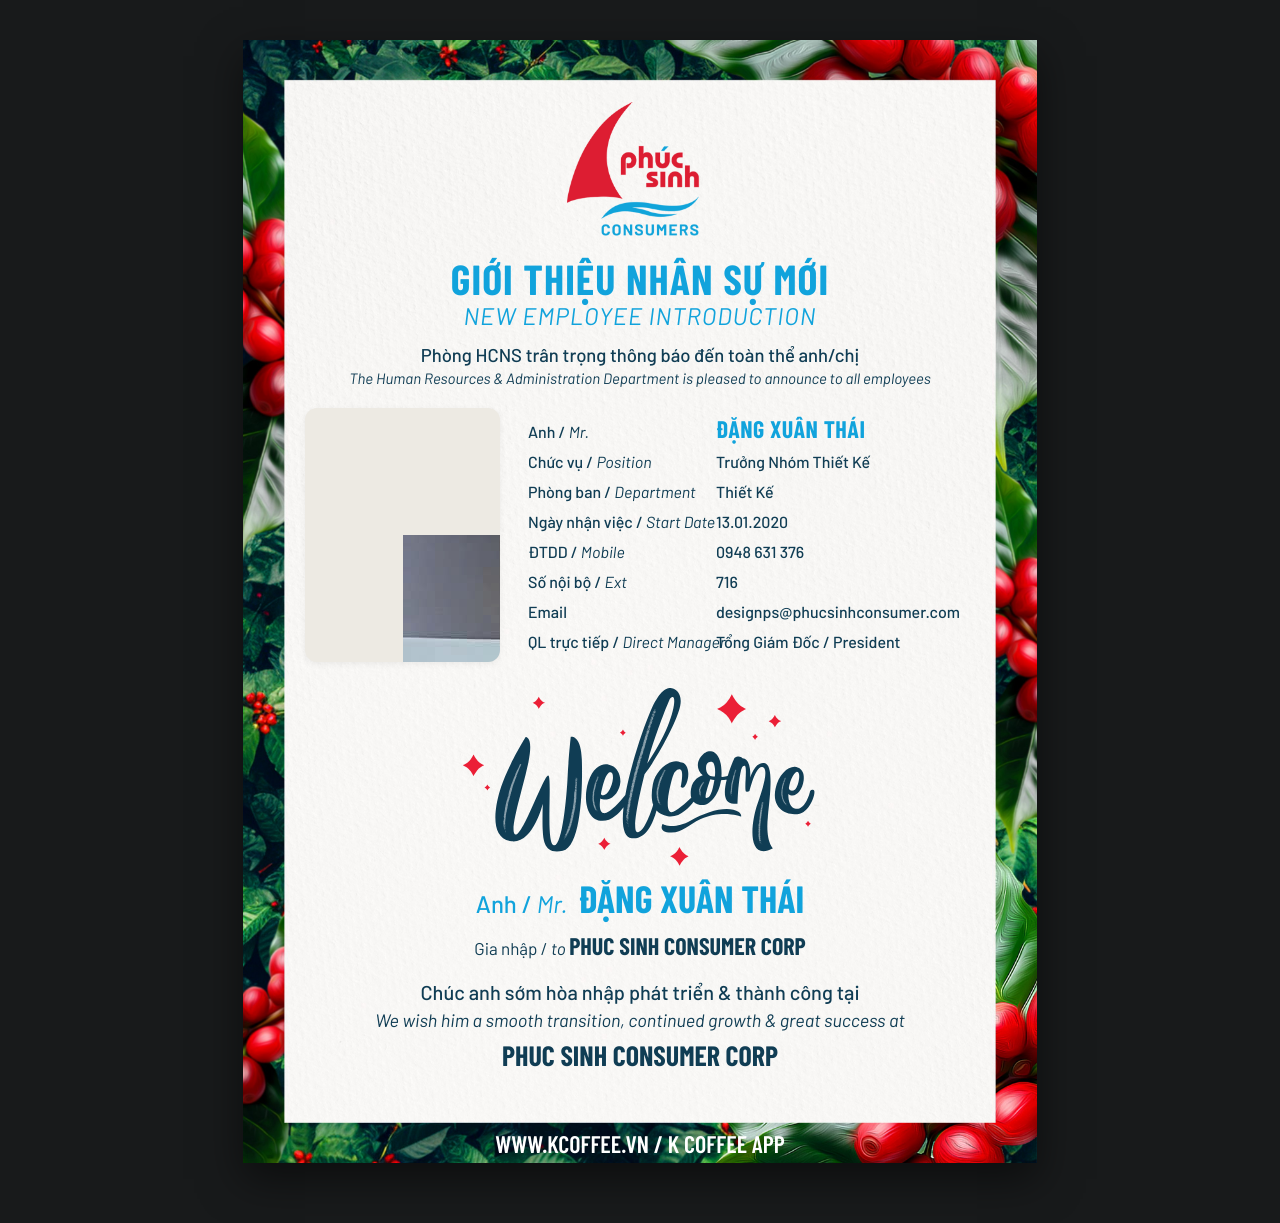
==== commit cbef3025: "style(poster): update poster template and user fine-tuned CSS proportions (v3.5)" ====
--- a/poster-template.html
+++ b/poster-template.html
@@ -6,8 +6,8 @@
   <title>Poster A4 Template — Bản mẫu HTML/CSS</title>
 
   <!-- Dùng chung 100% file CSS với Studio: sửa trong css/poster.css là cả 2 trang tự cập nhật! -->
-  <link rel="stylesheet" href="css/tokens.css?v=3.4">
-  <link rel="stylesheet" href="css/poster.css?v=3.4">
+  <link rel="stylesheet" href="css/tokens.css?v=3.5">
+  <link rel="stylesheet" href="css/poster.css?v=3.5">
 
   <style>
     /* Nền trang hiển thị bản mẫu */
@@ -103,7 +103,7 @@
         </p>
 
         <p class="poster__welcome-join">
-          gia nhập / <em lang="en">to</em> <strong>PHUC SINH CONSUMER CORP</strong>
+          Gia nhập / <em lang="en">to</em> <strong>PHUC SINH CONSUMER CORP</strong>
         </p>
 
         <div class="poster__wishes">
--- a/css/poster.css
+++ b/css/poster.css
@@ -32,10 +32,11 @@
 /* Vùng nội dung nằm gọn trên phần giấy trắng của ảnh nền */
 .poster__content {
   position: absolute;
-  left: 42px; right: 42px; top: 41px; bottom: 38px;
+  left: 24px; right: 24px; top: 36px; bottom: 36px;
   padding: 24px 38px 12px;
   display: flex; flex-direction: column;
-  justify-content: space-between; align-items: center;
+  justify-content: flex-start;
+  align-items: center;
   box-sizing: border-box;
 }
 
@@ -45,10 +46,10 @@
   text-align: center; width: 100%;
 }
 .poster__logo {
-  height: 80px; display: grid; place-items: center; margin-bottom: 10px;
+  display: grid; place-items: center; margin-bottom: 10px;
 }
 .poster__logo img {
-  max-height: 80px; max-width: 220px; width: auto; height: auto; object-fit: contain;
+  max-height: 146px;width: auto; height: auto; object-fit: contain;
 }
 .poster__logo-text {
   font-family: var(--font-display); font-weight: 700; font-size: 32px; line-height: 1;
@@ -56,30 +57,30 @@
 }
 .poster__title {
   margin: 0;
-  font-family: var(--font-display); font-weight: 700; font-size: 33px; line-height: 1.1;
+  font-family: var(--font-display); font-weight: 700; font-size: 42px; line-height: 1.1;
   text-transform: uppercase; letter-spacing: .025em;
   color: var(--brand-primary, #0099D8);
 }
 .poster__kicker {
   margin: 4px 0 10px;
-  font-family: var(--font); font-weight: 700; font-style: italic; font-size: 16px; line-height: 1.2;
+  font-family: var(--font); font-weight: 700; font-style: italic; font-size: 24px; line-height: 1.2;
   letter-spacing: .04em; text-transform: uppercase;
   color: var(--brand-primary, #0099D8);
 }
 .poster__announce-vi {
-  font-family: var(--font); font-weight: 500; font-size: 14.5px; line-height: 1.35;
+  font-family: var(--font); font-weight: 500; font-size: 18.5px; margin-top: 12px !important; line-height: 1.35;
   color: var(--brand-ink, #103D54); max-width: 580px;
 }
 .poster__announce-en {
   margin-top: 3px;
-  font-family: var(--font); font-weight: 400; font-style: italic; font-size: 13px; line-height: 1.35;
+  font-family: var(--font); font-weight: 400; font-style: italic; font-size: 15px; line-height: 1.35;
   color: var(--brand-ink, #103D54); max-width: 600px;
 }
 
 /* ---- 2. Profile: Ảnh chân dung (trái) + Bảng thông tin 8 dòng (phải) ---- */
 .poster__profile {
   display: grid; grid-template-columns: 195px 1fr; gap: 28px;
-  align-items: center; width: 100%; margin: 6px 0;
+  align-items: center; width: 100%; margin: 20px 0 6px 0;
 }
 .poster__photo {
   position: relative; margin: 0;
@@ -106,15 +107,15 @@
 }
 
 .poster__details {
-  display: flex; flex-direction: column; justify-content: space-between;
-  height: 254px;
+  display: flex; flex-direction: column; justify-content: space-evenly;
+  height: 254px; gap: 0;
 }
 .poster__detail-row {
-  display: grid; grid-template-columns: 185px 1fr; align-items: baseline; gap: 10px;
-  font-size: 14.5px; line-height: 1.35; color: var(--brand-ink, #103D54);
+  display: grid; grid-template-columns: 180px 1fr; align-items: baseline; gap: 8px;
+  font-size: 16px; line-height: 1.35; color: var(--brand-ink, #103D54);
 }
 .detail-label {
-  font-weight: 500; color: var(--brand-ink, #103D54); white-space: nowrap;
+  font-weight: 500; color: var(--brand-ink, #103D54); white-space: nowrap;letter-spacing: -4%;
 }
 .detail-label em {
   font-style: italic; font-weight: 400;
@@ -126,7 +127,7 @@
   font-style: italic; font-weight: 400;
 }
 .detail-value--highlight {
-  font-family: var(--font-display); font-weight: 700; font-size: 21px; line-height: 1;
+  font-family: var(--font-display); font-weight: 700; font-size: 24px; line-height: 1;
   text-transform: uppercase; letter-spacing: .02em;
   color: var(--brand-primary, #0099D8);
 }
@@ -134,17 +135,17 @@
 /* ---- 3. Welcome + Lời chào đón & Lời chúc ---- */
 .poster__welcome-block {
   display: flex; flex-direction: column; align-items: center;
-  text-align: center; width: 100%; margin-top: -4px;
+  text-align: center; width: 100%; margin-top: 16px;gap: 8px;
 }
 .poster__welcome {
-  width: 270px; height: auto; margin-bottom: 4px;
+  width: 360px; height: auto;
 }
 .poster__welcome img, .poster__welcome svg {
   display: block; width: 100%; height: auto;
 }
 .poster__welcome-salute {
   margin: 0 0 2px;
-  font-size: 21px; line-height: 1.2;
+  font-size: 24px; line-height: 1.2;
   color: var(--brand-primary, #0099D8);
 }
 .salute-prefix {
@@ -154,48 +155,46 @@
   font-style: italic; font-weight: 400;
 }
 .salute-name {
+  font-family: var(--font-display); font-weight: 700; font-size: 38px;
+  text-transform: uppercase; letter-spacing: 5%;
+}
+
+.poster__welcome-join {
+  font-size: 17px; line-height: 1.35;
+  color: var(--brand-ink, #103D54);
+}
+.poster__welcome-join em {
+  font-style: italic; font-weight: 400;
+}
+.poster__welcome-join strong {
   font-family: var(--font-display); font-weight: 700; font-size: 24px;
-  text-transform: uppercase; letter-spacing: .02em;
-}
-
-.poster__welcome-join {
-  margin: 0 0 10px;
-  font-size: 15px; line-height: 1.35;
-  color: var(--brand-ink, #103D54);
-}
-.poster__welcome-join em {
-  font-style: italic; font-weight: 400;
-}
-.poster__welcome-join strong {
-  font-family: var(--font-display); font-weight: 700; font-size: 17px;
-  text-transform: uppercase; letter-spacing: .02em;
+  text-transform: uppercase; letter-spacing: 5%;
 }
 
 .poster__wishes {
-  display: flex; flex-direction: column; align-items: center; gap: 2px;
+  display: flex; flex-direction: column; align-items: center; gap: 2px;margin-top: 8px;
 }
 .poster__wish-vi {
-  font-size: 15px; font-weight: 500; line-height: 1.4;
+  font-size: 20px; font-weight: 500; line-height: 1.4;
   color: var(--brand-ink, #103D54); margin: 0;
 }
 .poster__wish-en {
-  font-size: 13.5px; font-style: italic; font-weight: 400; line-height: 1.4;
+  font-size: 18px; font-style: italic; font-weight: 400; line-height: 1.4;
   color: var(--brand-ink, #103D54); margin: 0;
 }
 .poster__wish-org {
-  margin: 4px 0 0;
-  font-family: var(--font-display); font-weight: 700; font-size: 19px; line-height: 1.2;
-  text-transform: uppercase; letter-spacing: .03em;
+  margin: 4px 0 0!important;
+  font-family: var(--font-display); font-weight: 700; font-size: 28px; line-height: 1.2;
+  text-transform: uppercase; letter-spacing: 10%;
   color: var(--brand-ink, #103D54);
 }
 
 /* ---- 4. Chân trang đen: WWW.KCOFFEE.VN / K COFFEE APP ---- */
 .poster__site-bar {
   position: absolute; left: 0; right: 0; bottom: 0; height: 38px;
-  background: var(--brand-ink, #081E27);
   display: flex; align-items: center; justify-content: center;
-  color: #FFFFFF; font-family: var(--font-display); font-weight: 700;
-  font-size: 17px; letter-spacing: .08em; text-transform: uppercase;
+  color: #FFFFFF; font-family: var(--font-display); font-weight: 600;
+  font-size: 24px; letter-spacing: 10%; text-transform: uppercase;
   z-index: 5;
 }
 
